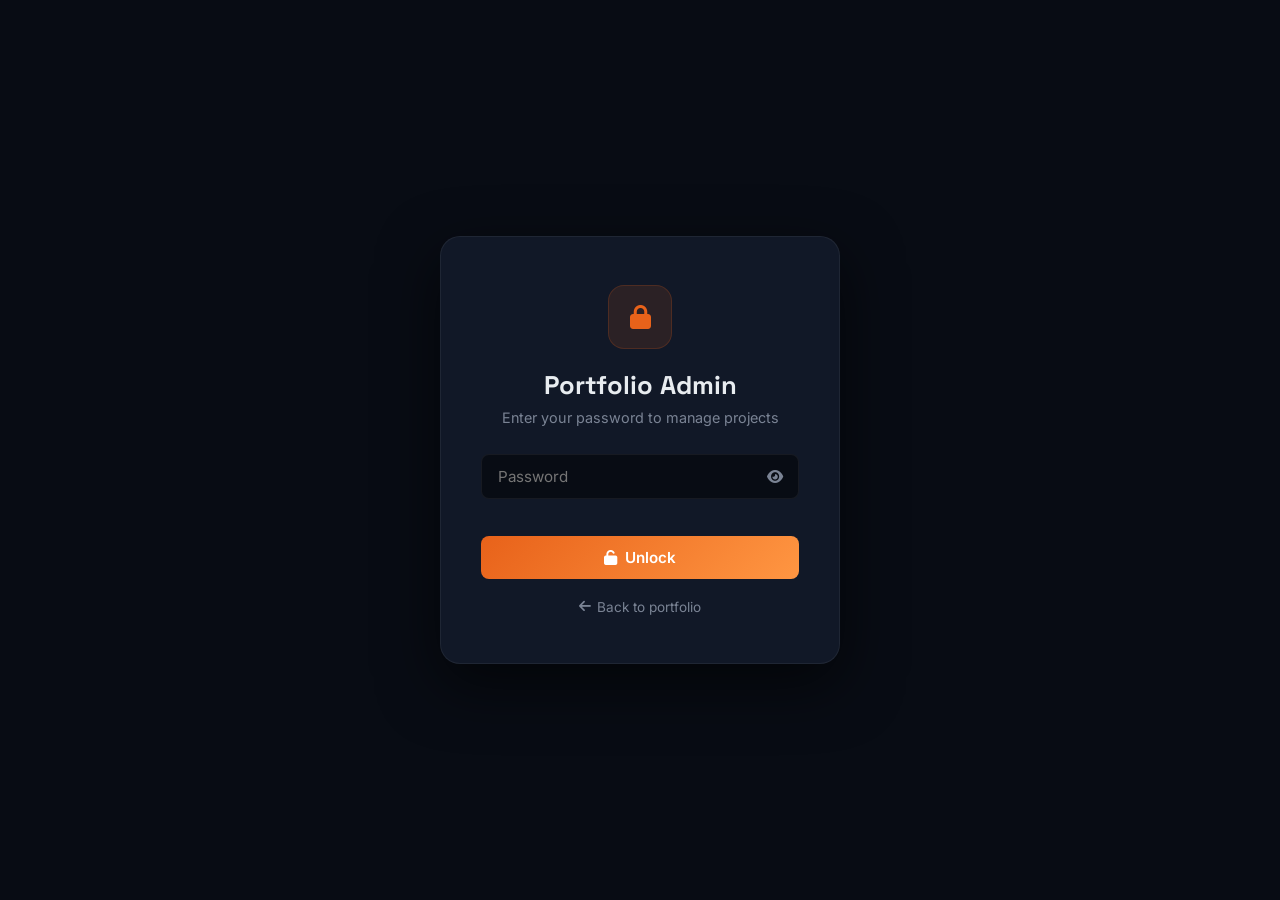
==== admin.html @ e54763c6 "first-commit" ====
<!DOCTYPE html>
<html lang="en">
<head>
  <meta charset="UTF-8" />
  <meta name="viewport" content="width=device-width, initial-scale=1.0" />
  <title>Admin – Portfolio Manager | Hasnae Ahouzi</title>
  <link rel="icon" href="data:image/svg+xml,<svg xmlns='http://www.w3.org/2000/svg' viewBox='0 0 100 100'><text y='.9em' font-size='90'>⚙️</text></svg>" />
  <link rel="preconnect" href="https://fonts.googleapis.com" />
  <link rel="preconnect" href="https://fonts.gstatic.com" crossorigin />
  <link href="https://fonts.googleapis.com/css2?family=Inter:wght@300;400;500;600;700&family=Space+Grotesk:wght@400;500;600;700&family=JetBrains+Mono:wght@400;500&display=swap" rel="stylesheet" />
  <link rel="stylesheet" href="https://cdnjs.cloudflare.com/ajax/libs/font-awesome/6.5.0/css/all.min.css" />
  <link rel="stylesheet" href="admin.css" />
</head>
<body>

  <!-- Lock Screen -->
  <div id="lock-screen">
    <div class="lock-card">
      <div class="lock-icon"><i class="fas fa-lock"></i></div>
      <h2>Portfolio Admin</h2>
      <p>Enter your password to manage projects</p>
      <form id="login-form">
        <div class="lock-input-wrap">
          <input type="password" id="lock-password" placeholder="Password" autocomplete="current-password" />
          <button type="button" id="toggle-pw" class="toggle-pw">
            <i class="fas fa-eye"></i>
          </button>
        </div>
        <div id="lock-error" class="lock-error"></div>
        <button type="submit" class="btn-login">
          <i class="fas fa-unlock"></i> Unlock
        </button>
      </form>
      <a href="index.html" class="back-link"><i class="fas fa-arrow-left"></i> Back to portfolio</a>
    </div>
  </div>

  <!-- Admin App (hidden until authenticated) -->
  <div id="admin-app" style="display:none">

    <!-- Header -->
    <header class="admin-header">
      <div class="admin-header-inner">
        <div class="admin-brand">
          <span class="brand-logo">HA<span>.</span></span>
          <span class="brand-sub">Portfolio Admin</span>
        </div>
        <div class="admin-header-actions">
          <button id="btn-export" class="btn-icon" title="Export JSON">
            <i class="fas fa-file-export"></i> Export
          </button>
          <label class="btn-icon" title="Import JSON" for="import-file">
            <i class="fas fa-file-import"></i> Import
          </label>
          <input type="file" id="import-file" accept=".json" style="display:none" />
          <a href="index.html" class="btn-icon" title="View Portfolio">
            <i class="fas fa-eye"></i> Portfolio
          </a>
          <button id="btn-logout" class="btn-icon btn-danger" title="Logout">
            <i class="fas fa-sign-out-alt"></i>
          </button>
        </div>
      </div>
    </header>

    <!-- Main -->
    <main class="admin-main">

      <!-- Stats bar -->
      <div class="admin-stats">
        <div class="a-stat">
          <span class="a-stat-n" id="stat-total">0</span>
          <span class="a-stat-l">Total Projects</span>
        </div>
        <div class="a-stat">
          <span class="a-stat-n" id="stat-featured">0</span>
          <span class="a-stat-l">Featured</span>
        </div>
        <div class="a-stat">
          <span class="a-stat-n" id="stat-completed">0</span>
          <span class="a-stat-l">Completed</span>
        </div>
        <div class="a-stat">
          <span class="a-stat-n" id="stat-categories">0</span>
          <span class="a-stat-l">Categories</span>
        </div>
      </div>

      <!-- Toolbar -->
      <div class="admin-toolbar">
        <div class="toolbar-left">
          <div class="search-wrap">
            <i class="fas fa-search"></i>
            <input type="text" id="search-input" placeholder="Search projects…" />
          </div>
          <select id="filter-category" class="admin-select">
            <option value="all">All categories</option>
            <option value="computer-vision">Computer Vision</option>
            <option value="ai-ml">AI & ML</option>
            <option value="embedded">Embedded</option>
            <option value="web">Web Dev</option>
            <option value="mobile">Mobile</option>
            <option value="robotics">Robotics</option>
            <option value="other">Other</option>
          </select>
        </div>
        <button id="btn-add" class="btn-primary-a">
          <i class="fas fa-plus"></i> Add Project
        </button>
      </div>

      <!-- Projects table -->
      <div class="admin-table-wrap">
        <table class="admin-table" id="projects-table">
          <thead>
            <tr>
              <th>Icon</th>
              <th>Title &amp; Subtitle</th>
              <th>Category</th>
              <th>Tags</th>
              <th>Date</th>
              <th>Status</th>
              <th>Featured</th>
              <th>Actions</th>
            </tr>
          </thead>
          <tbody id="table-body"></tbody>
        </table>
        <div id="table-empty" class="table-empty" style="display:none">
          <i class="fas fa-folder-open"></i>
          <p>No projects found. Add one!</p>
        </div>
      </div>

    </main>
  </div>

  <!-- ══════════ PROJECT MODAL ══════════ -->
  <div id="project-modal" class="modal-overlay" style="display:none">
    <div class="modal">
      <div class="modal-header">
        <h3 id="modal-title">Add Project</h3>
        <button class="modal-close" id="modal-close"><i class="fas fa-times"></i></button>
      </div>

      <form id="project-form" class="modal-form" novalidate>
        <input type="hidden" id="f-id" />

        <div class="modal-grid">
          <!-- Left column -->
          <div class="modal-col">
            <div class="f-group">
              <label for="f-title">Title *</label>
              <input type="text" id="f-title" placeholder="Trash Detector Robot" required />
            </div>
            <div class="f-group">
              <label for="f-subtitle">Subtitle *</label>
              <input type="text" id="f-subtitle" placeholder="Real-time Waste Detection" required />
            </div>
            <div class="f-group">
              <label for="f-description">Description *</label>
              <textarea id="f-description" rows="4" placeholder="Describe the project…" required></textarea>
            </div>
            <div class="f-group">
              <label for="f-tags">Tags <span class="f-hint">(comma-separated)</span></label>
              <input type="text" id="f-tags" placeholder="Python, OpenCV, YOLOv8" />
            </div>
          </div>

          <!-- Right column -->
          <div class="modal-col">
            <div class="f-row">
              <div class="f-group">
                <label for="f-category">Category *</label>
                <select id="f-category" required>
                  <option value="">Select…</option>
                  <option value="computer-vision">Computer Vision</option>
                  <option value="ai-ml">AI & ML</option>
                  <option value="embedded">Embedded</option>
                  <option value="web">Web Dev</option>
                  <option value="robotics">Robotics</option>
                  <option value="other">Other</option>
                </select>
              </div>
              <div class="f-group">
                <label for="f-date">Year</label>
                <input type="text" id="f-date" placeholder="2024" maxlength="4" />
              </div>
            </div>

            <div class="f-group">
              <label for="f-icon">Emoji Icon</label>
              <input type="text" id="f-icon" placeholder="🤖" maxlength="4" />
            </div>
            <div class="f-group">
              <label for="f-image">Image URL <span class="f-hint">(optional)</span></label>
              <input type="url" id="f-image" placeholder="https://…/image.jpg" />
            </div>
            <div class="f-group">
              <label for="f-github">GitHub URL</label>
              <input type="url" id="f-github" placeholder="https://github.com/…" />
            </div>
            <div class="f-group">
              <label for="f-demo">Demo URL</label>
              <input type="url" id="f-demo" placeholder="https://…" />
            </div>

            <div class="f-row">
              <div class="f-group">
                <label for="f-status">Status</label>
                <select id="f-status">
                  <option value="completed">Completed</option>
                  <option value="in-progress">In Progress</option>
                  <option value="planned">Planned</option>
                </select>
              </div>
              <div class="f-group f-check">
                <label class="checkbox-label">
                  <input type="checkbox" id="f-featured" />
                  <span class="checkmark"></span>
                  Featured
                </label>
              </div>
            </div>
          </div>
        </div>

        <div id="modal-error" class="modal-error" style="display:none"></div>

        <div class="modal-actions">
          <button type="button" class="btn-cancel" id="btn-cancel">Cancel</button>
          <button type="submit" class="btn-save" id="btn-save">
            <i class="fas fa-save"></i> Save Project
          </button>
        </div>
      </form>
    </div>
  </div>

  <!-- Confirm delete modal -->
  <div id="confirm-modal" class="modal-overlay" style="display:none">
    <div class="modal modal-sm">
      <div class="modal-header">
        <h3>Delete Project</h3>
        <button class="modal-close" id="confirm-close"><i class="fas fa-times"></i></button>
      </div>
      <div class="modal-body">
        <div class="confirm-icon"><i class="fas fa-exclamation-triangle"></i></div>
        <p>Are you sure you want to delete <strong id="confirm-name"></strong>?<br>This action cannot be undone.</p>
      </div>
      <div class="modal-actions">
        <button class="btn-cancel" id="confirm-cancel">Cancel</button>
        <button class="btn-delete" id="confirm-delete"><i class="fas fa-trash"></i> Delete</button>
      </div>
    </div>
  </div>

  <!-- Toast notification -->
  <div id="toast" class="toast" style="display:none"></div>

  <script src="admin.js"></script>
</body>
</html>
---- admin.css ----
/* ═══════════════════════════════════════════════════════
   ADMIN PANEL STYLES
═══════════════════════════════════════════════════════ */
:root {
  --primary:      #E8621A;
  --primary-light:#FF8C42;
  --bg:           #080C14;
  --bg-alt:       #0D1117;
  --bg-card:      #111827;
  --border:       rgba(232,98,26,0.18);
  --border-s:     rgba(255,255,255,0.06);
  --text:         #E8ECF0;
  --text-muted:   #7A8394;
  --gradient:     linear-gradient(135deg,#E8621A,#FF9642);
  --danger:       #F87171;
  --success:      #48C78E;
  --radius:       12px;
  --radius-sm:    8px;
  --transition:   0.25s cubic-bezier(0.4,0,0.2,1);
  --font:         'Inter', sans-serif;
  --font-display: 'Space Grotesk', sans-serif;
  --font-mono:    'JetBrains Mono', monospace;
}

*, *::before, *::after { box-sizing: border-box; margin: 0; padding: 0; }
html { font-size: 16px; }
body { font-family: var(--font); background: var(--bg); color: var(--text); min-height: 100vh; }
a { color: inherit; text-decoration: none; }
button { cursor: pointer; border: none; background: none; font-family: var(--font); }
input, textarea, select { font-family: var(--font); }

::-webkit-scrollbar { width: 6px; }
::-webkit-scrollbar-track { background: var(--bg); }
::-webkit-scrollbar-thumb { background: var(--primary); border-radius: 3px; }

/* ── Lock Screen ── */
#lock-screen {
  position: fixed; inset: 0; z-index: 9999;
  background: var(--bg);
  display: flex; align-items: center; justify-content: center;
}

.lock-card {
  background: var(--bg-card);
  border: 1px solid var(--border-s);
  border-radius: 20px;
  padding: 48px 40px;
  width: 100%; max-width: 400px;
  text-align: center;
  box-shadow: 0 20px 60px rgba(0,0,0,0.6);
}

.lock-icon {
  width: 64px; height: 64px;
  background: rgba(232,98,26,0.12);
  border: 1px solid var(--border);
  border-radius: 16px;
  display: flex; align-items: center; justify-content: center;
  font-size: 1.5rem;
  color: var(--primary);
  margin: 0 auto 20px;
}

.lock-card h2 {
  font-family: var(--font-display);
  font-size: 1.6rem; font-weight: 700;
  margin-bottom: 8px;
}
.lock-card p { color: var(--text-muted); font-size: 0.9rem; margin-bottom: 28px; }

.lock-input-wrap {
  position: relative;
  margin-bottom: 10px;
}
.lock-input-wrap input {
  width: 100%;
  background: var(--bg);
  border: 1.5px solid var(--border-s);
  border-radius: var(--radius-sm);
  padding: 12px 48px 12px 16px;
  color: var(--text);
  font-size: 0.95rem;
  outline: none;
  transition: border-color var(--transition), box-shadow var(--transition);
}
.lock-input-wrap input:focus {
  border-color: var(--primary);
  box-shadow: 0 0 0 3px rgba(232,98,26,0.12);
}
.toggle-pw {
  position: absolute; right: 12px; top: 50%; transform: translateY(-50%);
  color: var(--text-muted); font-size: 0.9rem;
  padding: 4px;
  transition: color var(--transition);
}
.toggle-pw:hover { color: var(--text); }

.lock-error { font-size: 0.8rem; color: var(--danger); min-height: 1.2rem; margin-bottom: 8px; }

.btn-login {
  width: 100%;
  padding: 12px;
  border-radius: var(--radius-sm);
  background: var(--gradient);
  color: #fff;
  font-size: 0.95rem;
  font-weight: 600;
  display: flex; align-items: center; justify-content: center; gap: 8px;
  transition: opacity var(--transition), transform var(--transition);
  margin-bottom: 20px;
}
.btn-login:hover { opacity: 0.85; transform: translateY(-1px); }

.back-link {
  font-size: 0.85rem;
  color: var(--text-muted);
  display: flex; align-items: center; justify-content: center; gap: 6px;
  transition: color var(--transition);
}
.back-link:hover { color: var(--primary); }

/* ── Admin Header ── */
.admin-header {
  background: rgba(8,12,20,0.95);
  border-bottom: 1px solid var(--border-s);
  backdrop-filter: blur(16px);
  position: sticky; top: 0; z-index: 100;
}
.admin-header-inner {
  max-width: 1400px;
  margin: 0 auto;
  padding: 0 24px;
  height: 64px;
  display: flex; align-items: center; justify-content: space-between;
}

.admin-brand { display: flex; align-items: center; gap: 12px; }
.brand-logo {
  font-family: var(--font-display);
  font-size: 1.4rem; font-weight: 700;
}
.brand-logo span { color: var(--primary); }
.brand-sub {
  font-size: 0.75rem;
  color: var(--text-muted);
  text-transform: uppercase;
  letter-spacing: 1.5px;
  border-left: 1px solid var(--border-s);
  padding-left: 12px;
}

.admin-header-actions { display: flex; align-items: center; gap: 8px; }

.btn-icon {
  display: flex; align-items: center; gap: 6px;
  padding: 8px 14px;
  border-radius: var(--radius-sm);
  border: 1px solid var(--border-s);
  font-size: 0.82rem; font-weight: 500;
  color: var(--text-muted);
  background: transparent;
  transition: all var(--transition);
  cursor: pointer;
}
.btn-icon:hover { border-color: var(--border); color: var(--text); background: rgba(255,255,255,0.04); }
.btn-icon.btn-danger:hover { border-color: var(--danger); color: var(--danger); background: rgba(248,113,113,0.06); }

/* ── Admin Main ── */
.admin-main {
  max-width: 1400px;
  margin: 0 auto;
  padding: 32px 24px 64px;
}

/* Stats */
.admin-stats {
  display: grid; grid-template-columns: repeat(4,1fr);
  gap: 16px; margin-bottom: 28px;
}
.a-stat {
  background: var(--bg-card);
  border: 1px solid var(--border-s);
  border-radius: var(--radius);
  padding: 20px 24px;
  text-align: center;
}
.a-stat-n {
  display: block;
  font-family: var(--font-display);
  font-size: 2rem; font-weight: 700;
  color: var(--primary);
  margin-bottom: 4px;
}
.a-stat-l { font-size: 0.78rem; color: var(--text-muted); text-transform: uppercase; letter-spacing: 1px; }

/* Toolbar */
.admin-toolbar {
  display: flex; align-items: center; justify-content: space-between;
  gap: 16px; flex-wrap: wrap;
  margin-bottom: 20px;
}
.toolbar-left { display: flex; align-items: center; gap: 12px; flex-wrap: wrap; }

.search-wrap {
  position: relative;
  display: flex; align-items: center;
}
.search-wrap i {
  position: absolute; left: 12px;
  color: var(--text-muted); font-size: 0.85rem;
}
.search-wrap input {
  background: var(--bg-card);
  border: 1px solid var(--border-s);
  border-radius: var(--radius-sm);
  padding: 10px 16px 10px 36px;
  color: var(--text); font-size: 0.88rem;
  width: 260px; outline: none;
  transition: border-color var(--transition);
}
.search-wrap input:focus { border-color: var(--primary); }

.admin-select {
  background: var(--bg-card);
  border: 1px solid var(--border-s);
  border-radius: var(--radius-sm);
  padding: 10px 16px;
  color: var(--text); font-size: 0.88rem;
  outline: none; cursor: pointer;
  transition: border-color var(--transition);
}
.admin-select:focus { border-color: var(--primary); }

.btn-primary-a {
  display: flex; align-items: center; gap: 8px;
  padding: 10px 20px;
  border-radius: var(--radius-sm);
  background: var(--gradient);
  color: #fff; font-size: 0.88rem; font-weight: 600;
  transition: opacity var(--transition), transform var(--transition);
  box-shadow: 0 4px 16px rgba(232,98,26,0.3);
}
.btn-primary-a:hover { opacity: 0.85; transform: translateY(-1px); }

/* Table */
.admin-table-wrap {
  background: var(--bg-card);
  border: 1px solid var(--border-s);
  border-radius: var(--radius);
  overflow: hidden;
}
.admin-table {
  width: 100%; border-collapse: collapse;
}
.admin-table thead { background: rgba(255,255,255,0.03); }
.admin-table th {
  padding: 14px 16px;
  text-align: left;
  font-size: 0.75rem;
  font-weight: 700;
  text-transform: uppercase;
  letter-spacing: 1px;
  color: var(--text-muted);
  border-bottom: 1px solid var(--border-s);
  white-space: nowrap;
}
.admin-table td {
  padding: 14px 16px;
  border-bottom: 1px solid var(--border-s);
  font-size: 0.85rem;
  vertical-align: middle;
}
.admin-table tbody tr:last-child td { border-bottom: none; }
.admin-table tbody tr { transition: background var(--transition); }
.admin-table tbody tr:hover { background: rgba(255,255,255,0.02); }

.row-icon { font-size: 1.5rem; text-align: center; }
.row-title { font-weight: 600; margin-bottom: 2px; }
.row-subtitle { font-size: 0.75rem; color: var(--text-muted); }

.cat-badge {
  display: inline-block;
  font-size: 0.7rem; font-weight: 700;
  letter-spacing: 0.5px;
  padding: 2px 8px;
  border-radius: 100px;
  text-transform: uppercase;
  white-space: nowrap;
}
.cat-badge.computer-vision { background: rgba(74,144,217,0.15); color: #74A9D9; border: 1px solid rgba(74,144,217,0.3); }
.cat-badge.ai-ml           { background: rgba(167,114,255,0.15); color: #B080FF; border: 1px solid rgba(167,114,255,0.3); }
.cat-badge.embedded        { background: rgba(76,205,196,0.15); color: #4ECDC4; border: 1px solid rgba(76,205,196,0.3); }
.cat-badge.web             { background: rgba(232,98,26,0.12);  color: var(--primary-light); border: 1px solid var(--border); }
.cat-badge.robotics        { background: rgba(72,199,142,0.12); color: #48C78E; border: 1px solid rgba(72,199,142,0.3); }
.cat-badge.other           { background: rgba(255,255,255,0.06); color: var(--text-muted); border: 1px solid var(--border-s); }

.row-tags { display: flex; flex-wrap: wrap; gap: 4px; max-width: 200px; }
.row-tags span {
  padding: 1px 6px;
  background: rgba(255,255,255,0.04);
  border: 1px solid var(--border-s);
  border-radius: 4px;
  font-size: 0.68rem;
  font-family: var(--font-mono);
  color: var(--text-muted);
}

.status-pill {
  display: inline-block;
  font-size: 0.72rem; font-weight: 600;
  padding: 2px 10px;
  border-radius: 100px;
  text-transform: capitalize;
  white-space: nowrap;
}
.status-pill.completed  { background: rgba(72,199,142,0.12); color: #48C78E; border: 1px solid rgba(72,199,142,0.25); }
.status-pill.in-progress{ background: rgba(255,193,7,0.12);  color: #FFC107; border: 1px solid rgba(255,193,7,0.25); }
.status-pill.planned    { background: rgba(74,144,217,0.12); color: #74A9D9; border: 1px solid rgba(74,144,217,0.25); }

.featured-star { color: var(--primary); font-size: 1rem; text-align: center; }

.row-actions { display: flex; gap: 6px; white-space: nowrap; }
.btn-edit, .btn-del {
  display: flex; align-items: center; gap: 4px;
  padding: 6px 12px;
  border-radius: 6px;
  font-size: 0.78rem; font-weight: 500;
  transition: all var(--transition);
}
.btn-edit {
  border: 1px solid var(--border-s);
  color: var(--text-muted);
}
.btn-edit:hover { border-color: var(--primary); color: var(--primary); background: rgba(232,98,26,0.06); }
.btn-del {
  border: 1px solid var(--border-s);
  color: var(--text-muted);
}
.btn-del:hover { border-color: var(--danger); color: var(--danger); background: rgba(248,113,113,0.06); }

.table-empty {
  text-align: center;
  padding: 64px 24px;
  color: var(--text-muted);
}
.table-empty i { font-size: 2.5rem; margin-bottom: 12px; display: block; opacity: 0.4; }
.table-empty p { font-size: 0.9rem; }

/* ── Modal ── */
.modal-overlay {
  position: fixed; inset: 0; z-index: 500;
  background: rgba(0,0,0,0.75);
  backdrop-filter: blur(6px);
  display: flex; align-items: center; justify-content: center;
  padding: 24px;
  animation: fade-in 0.2s ease;
}
@keyframes fade-in { from { opacity: 0 } to { opacity: 1 } }

.modal {
  background: var(--bg-card);
  border: 1px solid var(--border-s);
  border-radius: 20px;
  width: 100%; max-width: 820px;
  max-height: 90vh;
  overflow-y: auto;
  animation: slide-up 0.25s ease;
  box-shadow: 0 24px 64px rgba(0,0,0,0.7);
}
.modal-sm { max-width: 440px; }
@keyframes slide-up { from { transform: translateY(24px); opacity: 0 } to { transform: translateY(0); opacity: 1 } }

.modal-header {
  display: flex; align-items: center; justify-content: space-between;
  padding: 24px 28px;
  border-bottom: 1px solid var(--border-s);
}
.modal-header h3 { font-family: var(--font-display); font-size: 1.2rem; font-weight: 700; }
.modal-close {
  width: 32px; height: 32px;
  border-radius: 8px;
  border: 1px solid var(--border-s);
  color: var(--text-muted); font-size: 0.85rem;
  display: flex; align-items: center; justify-content: center;
  transition: all var(--transition);
}
.modal-close:hover { border-color: var(--danger); color: var(--danger); background: rgba(248,113,113,0.06); }

.modal-form { padding: 28px; }
.modal-body { padding: 28px; text-align: center; }

.modal-grid { display: grid; grid-template-columns: 1fr 1fr; gap: 24px; margin-bottom: 20px; }
.modal-col { display: flex; flex-direction: column; gap: 16px; }

.f-group { display: flex; flex-direction: column; gap: 6px; }
.f-group label { font-size: 0.82rem; font-weight: 600; color: var(--text-muted); }
.f-hint { font-weight: 400; color: var(--text-muted); font-size: 0.75rem; }
.f-group input,
.f-group textarea,
.f-group select {
  background: var(--bg);
  border: 1.5px solid var(--border-s);
  border-radius: var(--radius-sm);
  padding: 10px 14px;
  color: var(--text); font-size: 0.88rem;
  outline: none;
  transition: border-color var(--transition), box-shadow var(--transition);
  resize: vertical;
}
.f-group input:focus,
.f-group textarea:focus,
.f-group select:focus {
  border-color: var(--primary);
  box-shadow: 0 0 0 3px rgba(232,98,26,0.1);
}
.f-group input.f-error,
.f-group textarea.f-error { border-color: var(--danger); }

.f-row { display: grid; grid-template-columns: 1fr 1fr; gap: 12px; }
.f-check { justify-content: flex-end; }

.checkbox-label {
  display: flex; align-items: center; gap: 10px;
  cursor: pointer; font-size: 0.88rem; font-weight: 500;
  padding: 10px 14px;
  border: 1.5px solid var(--border-s);
  border-radius: var(--radius-sm);
  transition: border-color var(--transition);
  user-select: none;
}
.checkbox-label:hover { border-color: var(--primary); }
.checkbox-label input { display: none; }
.checkmark {
  width: 18px; height: 18px;
  border-radius: 4px;
  border: 1.5px solid var(--border-s);
  background: var(--bg);
  flex-shrink: 0;
  position: relative;
  transition: all var(--transition);
}
.checkbox-label input:checked ~ .checkmark {
  background: var(--primary);
  border-color: var(--primary);
}
.checkbox-label input:checked ~ .checkmark::after {
  content: '';
  position: absolute;
  left: 4px; top: 1px;
  width: 6px; height: 10px;
  border: 2px solid #fff;
  border-top: none; border-left: none;
  transform: rotate(45deg);
}

.modal-error {
  background: rgba(248,113,113,0.1);
  border: 1px solid rgba(248,113,113,0.25);
  border-radius: var(--radius-sm);
  color: var(--danger);
  font-size: 0.82rem;
  padding: 10px 14px;
  margin-bottom: 16px;
  display: flex; align-items: center; gap: 8px;
}

.modal-actions {
  display: flex; justify-content: flex-end; gap: 10px;
  padding-top: 4px;
}
.btn-cancel {
  padding: 10px 20px;
  border-radius: var(--radius-sm);
  border: 1px solid var(--border-s);
  color: var(--text-muted); font-size: 0.88rem; font-weight: 500;
  transition: all var(--transition);
}
.btn-cancel:hover { border-color: var(--border); color: var(--text); }

.btn-save {
  display: flex; align-items: center; gap: 8px;
  padding: 10px 24px;
  border-radius: var(--radius-sm);
  background: var(--gradient);
  color: #fff; font-size: 0.88rem; font-weight: 600;
  transition: opacity var(--transition);
}
.btn-save:hover { opacity: 0.85; }

.btn-delete {
  display: flex; align-items: center; gap: 8px;
  padding: 10px 20px;
  border-radius: var(--radius-sm);
  background: var(--danger);
  color: #fff; font-size: 0.88rem; font-weight: 600;
  transition: opacity var(--transition);
}
.btn-delete:hover { opacity: 0.85; }

/* Confirm modal */
.confirm-icon { font-size: 2.5rem; color: var(--danger); margin-bottom: 16px; opacity: 0.8; }
.modal-body p { color: var(--text-muted); font-size: 0.9rem; line-height: 1.6; }
.modal-body strong { color: var(--text); }
.modal-body .modal-actions { justify-content: center; padding-top: 20px; }

/* ── Toast ── */
.toast {
  position: fixed; bottom: 24px; left: 50%; transform: translateX(-50%);
  z-index: 9999;
  background: var(--bg-card);
  border: 1px solid var(--border-s);
  border-radius: 100px;
  padding: 12px 24px;
  font-size: 0.88rem; font-weight: 500;
  box-shadow: 0 8px 32px rgba(0,0,0,0.5);
  display: flex; align-items: center; gap: 8px;
  animation: toast-in 0.3s ease;
  white-space: nowrap;
}
.toast.success { border-color: rgba(72,199,142,0.3); color: #48C78E; }
.toast.error   { border-color: rgba(248,113,113,0.3); color: var(--danger); }
@keyframes toast-in { from { transform: translateX(-50%) translateY(16px); opacity:0 } to { transform: translateX(-50%) translateY(0); opacity:1 } }

/* ── Responsive ── */
@media (max-width: 768px) {
  .admin-stats { grid-template-columns: repeat(2,1fr); }
  .admin-toolbar { flex-direction: column; align-items: stretch; }
  .toolbar-left { flex-direction: column; }
  .search-wrap input { width: 100%; }
  .modal-grid { grid-template-columns: 1fr; }
  .admin-table th:nth-child(4),
  .admin-table td:nth-child(4) { display: none; }
  .admin-header-actions .btn-icon span { display: none; }
}

@media (max-width: 480px) {
  .admin-stats { grid-template-columns: repeat(2,1fr); }
  .modal { border-radius: 16px 16px 0 0; margin-bottom: 0; margin-top: auto; max-height: 95vh; }
  .modal-overlay { align-items: flex-end; padding: 0; }
}
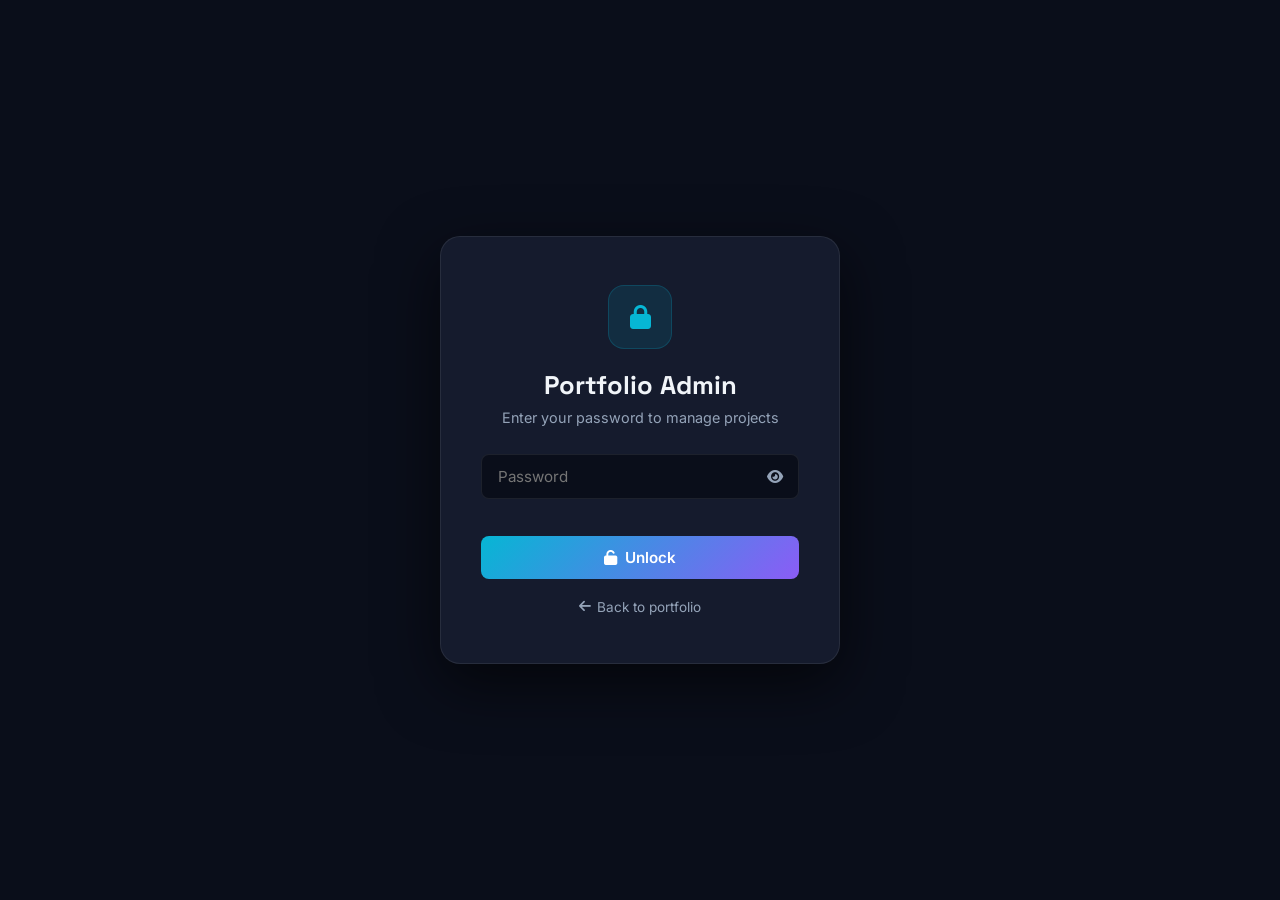
==== commit 0a399001: "Portfolio_version2" ====
--- a/admin.html
+++ b/admin.html
@@ -3,7 +3,7 @@
 <head>
   <meta charset="UTF-8" />
   <meta name="viewport" content="width=device-width, initial-scale=1.0" />
-  <title>Admin – Portfolio Manager | Hasnae Ahouzi</title>
+  <title>Admin – Portfolio Manager | Hasnae AHOUZI</title>
   <link rel="icon" href="data:image/svg+xml,<svg xmlns='http://www.w3.org/2000/svg' viewBox='0 0 100 100'><text y='.9em' font-size='90'>⚙️</text></svg>" />
   <link rel="preconnect" href="https://fonts.googleapis.com" />
   <link rel="preconnect" href="https://fonts.gstatic.com" crossorigin />
--- a/admin.css
+++ b/admin.css
@@ -1,43 +1,85 @@
 /* ═══════════════════════════════════════════════════════
-   ADMIN PANEL STYLES
+ADMIN PANEL STYLES (Cyan/Purple Theme)
 ═══════════════════════════════════════════════════════ */
 :root {
-  --primary:      #E8621A;
-  --primary-light:#FF8C42;
-  --bg:           #080C14;
-  --bg-alt:       #0D1117;
-  --bg-card:      #111827;
-  --border:       rgba(232,98,26,0.18);
-  --border-s:     rgba(255,255,255,0.06);
-  --text:         #E8ECF0;
-  --text-muted:   #7A8394;
-  --gradient:     linear-gradient(135deg,#E8621A,#FF9642);
-  --danger:       #F87171;
-  --success:      #48C78E;
-  --radius:       12px;
-  --radius-sm:    8px;
-  --transition:   0.25s cubic-bezier(0.4,0,0.2,1);
-  --font:         'Inter', sans-serif;
+  --primary: #06b6d4;
+  --primary-light: #22d3ee;
+  --bg: #0a0e1a;
+  --bg-alt: #0f1420;
+  --bg-card: #151b2d;
+  --border: rgba(6, 182, 212, 0.2);
+  --border-s: rgba(255, 255, 255, 0.08);
+  --text: #f1f5f9;
+  --text-muted: #94a3b8;
+  --gradient: linear-gradient(135deg, #06b6d4 0%, #8b5cf6 100%);
+  --danger: #ef4444;
+  --success: #22c55e;
+  --radius: 12px;
+  --radius-sm: 8px;
+  --transition: 0.25s cubic-bezier(0.4, 0, 0.2, 1);
+  --font: 'Inter', sans-serif;
   --font-display: 'Space Grotesk', sans-serif;
-  --font-mono:    'JetBrains Mono', monospace;
-}
-
-*, *::before, *::after { box-sizing: border-box; margin: 0; padding: 0; }
-html { font-size: 16px; }
-body { font-family: var(--font); background: var(--bg); color: var(--text); min-height: 100vh; }
-a { color: inherit; text-decoration: none; }
-button { cursor: pointer; border: none; background: none; font-family: var(--font); }
-input, textarea, select { font-family: var(--font); }
-
-::-webkit-scrollbar { width: 6px; }
-::-webkit-scrollbar-track { background: var(--bg); }
-::-webkit-scrollbar-thumb { background: var(--primary); border-radius: 3px; }
-
-/* ── Lock Screen ── */
+  --font-mono: 'JetBrains Mono', monospace;
+}
+
+*,
+*::before,
+*::after {
+  box-sizing: border-box;
+  margin: 0;
+  padding: 0;
+}
+
+html {
+  font-size: 16px;
+}
+
+body {
+  font-family: var(--font);
+  background: var(--bg);
+  color: var(--text);
+  min-height: 100vh;
+}
+
+a {
+  color: inherit;
+  text-decoration: none;
+}
+
+button {
+  cursor: pointer;
+  border: none;
+  background: none;
+  font-family: var(--font);
+}
+
+input,
+textarea,
+select {
+  font-family: var(--font);
+}
+
+::-webkit-scrollbar {
+  width: 6px;
+}
+
+::-webkit-scrollbar-track {
+  background: var(--bg);
+}
+
+::-webkit-scrollbar-thumb {
+  background: var(--primary);
+  border-radius: 3px;
+}
+
 #lock-screen {
-  position: fixed; inset: 0; z-index: 9999;
+  position: fixed;
+  inset: 0;
+  z-index: 9999;
   background: var(--bg);
-  display: flex; align-items: center; justify-content: center;
+  display: flex;
+  align-items: center;
+  justify-content: center;
 }
 
 .lock-card {
@@ -45,17 +87,21 @@
   border: 1px solid var(--border-s);
   border-radius: 20px;
   padding: 48px 40px;
-  width: 100%; max-width: 400px;
+  width: 100%;
+  max-width: 400px;
   text-align: center;
-  box-shadow: 0 20px 60px rgba(0,0,0,0.6);
+  box-shadow: 0 20px 60px rgba(0, 0, 0, 0.6);
 }
 
 .lock-icon {
-  width: 64px; height: 64px;
-  background: rgba(232,98,26,0.12);
+  width: 64px;
+  height: 64px;
+  background: rgba(6, 182, 212, 0.12);
   border: 1px solid var(--border);
   border-radius: 16px;
-  display: flex; align-items: center; justify-content: center;
+  display: flex;
+  align-items: center;
+  justify-content: center;
   font-size: 1.5rem;
   color: var(--primary);
   margin: 0 auto 20px;
@@ -63,15 +109,22 @@
 
 .lock-card h2 {
   font-family: var(--font-display);
-  font-size: 1.6rem; font-weight: 700;
+  font-size: 1.6rem;
+  font-weight: 700;
   margin-bottom: 8px;
 }
-.lock-card p { color: var(--text-muted); font-size: 0.9rem; margin-bottom: 28px; }
+
+.lock-card p {
+  color: var(--text-muted);
+  font-size: 0.9rem;
+  margin-bottom: 28px;
+}
 
 .lock-input-wrap {
   position: relative;
   margin-bottom: 10px;
 }
+
 .lock-input-wrap input {
   width: 100%;
   background: var(--bg);
@@ -83,19 +136,33 @@
   outline: none;
   transition: border-color var(--transition), box-shadow var(--transition);
 }
+
 .lock-input-wrap input:focus {
   border-color: var(--primary);
-  box-shadow: 0 0 0 3px rgba(232,98,26,0.12);
-}
+  box-shadow: 0 0 0 3px rgba(6, 182, 212, 0.12);
+}
+
 .toggle-pw {
-  position: absolute; right: 12px; top: 50%; transform: translateY(-50%);
-  color: var(--text-muted); font-size: 0.9rem;
+  position: absolute;
+  right: 12px;
+  top: 50%;
+  transform: translateY(-50%);
+  color: var(--text-muted);
+  font-size: 0.9rem;
   padding: 4px;
   transition: color var(--transition);
 }
-.toggle-pw:hover { color: var(--text); }
-
-.lock-error { font-size: 0.8rem; color: var(--danger); min-height: 1.2rem; margin-bottom: 8px; }
+
+.toggle-pw:hover {
+  color: var(--text);
+}
+
+.lock-error {
+  font-size: 0.8rem;
+  color: var(--danger);
+  min-height: 1.2rem;
+  margin-bottom: 8px;
+}
 
 .btn-login {
   width: 100%;
@@ -105,41 +172,70 @@
   color: #fff;
   font-size: 0.95rem;
   font-weight: 600;
-  display: flex; align-items: center; justify-content: center; gap: 8px;
+  display: flex;
+  align-items: center;
+  justify-content: center;
+  gap: 8px;
   transition: opacity var(--transition), transform var(--transition);
   margin-bottom: 20px;
 }
-.btn-login:hover { opacity: 0.85; transform: translateY(-1px); }
+
+.btn-login:hover {
+  opacity: 0.85;
+  transform: translateY(-1px);
+}
 
 .back-link {
   font-size: 0.85rem;
   color: var(--text-muted);
-  display: flex; align-items: center; justify-content: center; gap: 6px;
+  display: flex;
+  align-items: center;
+  justify-content: center;
+  gap: 6px;
   transition: color var(--transition);
 }
-.back-link:hover { color: var(--primary); }
-
-/* ── Admin Header ── */
+
+.back-link:hover {
+  color: var(--primary);
+}
+
 .admin-header {
-  background: rgba(8,12,20,0.95);
+  background: rgba(10, 14, 26, 0.95);
   border-bottom: 1px solid var(--border-s);
   backdrop-filter: blur(16px);
-  position: sticky; top: 0; z-index: 100;
-}
+  position: sticky;
+  top: 0;
+  z-index: 100;
+}
+
 .admin-header-inner {
   max-width: 1400px;
   margin: 0 auto;
   padding: 0 24px;
   height: 64px;
-  display: flex; align-items: center; justify-content: space-between;
-}
-
-.admin-brand { display: flex; align-items: center; gap: 12px; }
+  display: flex;
+  align-items: center;
+  justify-content: space-between;
+}
+
+.admin-brand {
+  display: flex;
+  align-items: center;
+  gap: 12px;
+}
+
 .brand-logo {
   font-family: var(--font-display);
-  font-size: 1.4rem; font-weight: 700;
-}
-.brand-logo span { color: var(--primary); }
+  font-size: 1.4rem;
+  font-weight: 700;
+}
+
+.brand-logo span {
+  background: var(--gradient);
+  -webkit-background-clip: text;
+  -webkit-text-fill-color: transparent;
+}
+
 .brand-sub {
   font-size: 0.75rem;
   color: var(--text-muted);
@@ -149,34 +245,52 @@
   padding-left: 12px;
 }
 
-.admin-header-actions { display: flex; align-items: center; gap: 8px; }
+.admin-header-actions {
+  display: flex;
+  align-items: center;
+  gap: 8px;
+}
 
 .btn-icon {
-  display: flex; align-items: center; gap: 6px;
+  display: flex;
+  align-items: center;
+  gap: 6px;
   padding: 8px 14px;
   border-radius: var(--radius-sm);
   border: 1px solid var(--border-s);
-  font-size: 0.82rem; font-weight: 500;
+  font-size: 0.82rem;
+  font-weight: 500;
   color: var(--text-muted);
   background: transparent;
   transition: all var(--transition);
   cursor: pointer;
 }
-.btn-icon:hover { border-color: var(--border); color: var(--text); background: rgba(255,255,255,0.04); }
-.btn-icon.btn-danger:hover { border-color: var(--danger); color: var(--danger); background: rgba(248,113,113,0.06); }
-
-/* ── Admin Main ── */
+
+.btn-icon:hover {
+  border-color: var(--border);
+  color: var(--text);
+  background: rgba(255, 255, 255, 0.04);
+}
+
+.btn-icon.btn-danger:hover {
+  border-color: var(--danger);
+  color: var(--danger);
+  background: rgba(239, 68, 68, 0.06);
+}
+
 .admin-main {
   max-width: 1400px;
   margin: 0 auto;
   padding: 32px 24px 64px;
 }
 
-/* Stats */
 .admin-stats {
-  display: grid; grid-template-columns: repeat(4,1fr);
-  gap: 16px; margin-bottom: 28px;
-}
+  display: grid;
+  grid-template-columns: repeat(4, 1fr);
+  gap: 16px;
+  margin-bottom: 28px;
+}
+
 .a-stat {
   background: var(--bg-card);
   border: 1px solid var(--border-s);
@@ -184,75 +298,121 @@
   padding: 20px 24px;
   text-align: center;
 }
+
 .a-stat-n {
   display: block;
   font-family: var(--font-display);
-  font-size: 2rem; font-weight: 700;
-  color: var(--primary);
+  font-size: 2rem;
+  font-weight: 700;
+  background: var(--gradient);
+  -webkit-background-clip: text;
+  -webkit-text-fill-color: transparent;
   margin-bottom: 4px;
 }
-.a-stat-l { font-size: 0.78rem; color: var(--text-muted); text-transform: uppercase; letter-spacing: 1px; }
-
-/* Toolbar */
+
+.a-stat-l {
+  font-size: 0.78rem;
+  color: var(--text-muted);
+  text-transform: uppercase;
+  letter-spacing: 1px;
+}
+
 .admin-toolbar {
-  display: flex; align-items: center; justify-content: space-between;
-  gap: 16px; flex-wrap: wrap;
+  display: flex;
+  align-items: center;
+  justify-content: space-between;
+  gap: 16px;
+  flex-wrap: wrap;
   margin-bottom: 20px;
 }
-.toolbar-left { display: flex; align-items: center; gap: 12px; flex-wrap: wrap; }
+
+.toolbar-left {
+  display: flex;
+  align-items: center;
+  gap: 12px;
+  flex-wrap: wrap;
+}
 
 .search-wrap {
   position: relative;
-  display: flex; align-items: center;
-}
+  display: flex;
+  align-items: center;
+}
+
 .search-wrap i {
-  position: absolute; left: 12px;
-  color: var(--text-muted); font-size: 0.85rem;
-}
+  position: absolute;
+  left: 12px;
+  color: var(--text-muted);
+  font-size: 0.85rem;
+}
+
 .search-wrap input {
   background: var(--bg-card);
   border: 1px solid var(--border-s);
   border-radius: var(--radius-sm);
   padding: 10px 16px 10px 36px;
-  color: var(--text); font-size: 0.88rem;
-  width: 260px; outline: none;
+  color: var(--text);
+  font-size: 0.88rem;
+  width: 260px;
+  outline: none;
   transition: border-color var(--transition);
 }
-.search-wrap input:focus { border-color: var(--primary); }
+
+.search-wrap input:focus {
+  border-color: var(--primary);
+}
 
 .admin-select {
   background: var(--bg-card);
   border: 1px solid var(--border-s);
   border-radius: var(--radius-sm);
   padding: 10px 16px;
-  color: var(--text); font-size: 0.88rem;
-  outline: none; cursor: pointer;
+  color: var(--text);
+  font-size: 0.88rem;
+  outline: none;
+  cursor: pointer;
   transition: border-color var(--transition);
 }
-.admin-select:focus { border-color: var(--primary); }
+
+.admin-select:focus {
+  border-color: var(--primary);
+}
 
 .btn-primary-a {
-  display: flex; align-items: center; gap: 8px;
+  display: flex;
+  align-items: center;
+  gap: 8px;
   padding: 10px 20px;
   border-radius: var(--radius-sm);
   background: var(--gradient);
-  color: #fff; font-size: 0.88rem; font-weight: 600;
+  color: #fff;
+  font-size: 0.88rem;
+  font-weight: 600;
   transition: opacity var(--transition), transform var(--transition);
-  box-shadow: 0 4px 16px rgba(232,98,26,0.3);
-}
-.btn-primary-a:hover { opacity: 0.85; transform: translateY(-1px); }
-
-/* Table */
+  box-shadow: 0 4px 16px rgba(6, 182, 212, 0.3);
+}
+
+.btn-primary-a:hover {
+  opacity: 0.85;
+  transform: translateY(-1px);
+}
+
 .admin-table-wrap {
   background: var(--bg-card);
   border: 1px solid var(--border-s);
   border-radius: var(--radius);
   overflow: hidden;
 }
+
 .admin-table {
-  width: 100%; border-collapse: collapse;
-}
-.admin-table thead { background: rgba(255,255,255,0.03); }
+  width: 100%;
+  border-collapse: collapse;
+}
+
+.admin-table thead {
+  background: rgba(255, 255, 255, 0.03);
+}
+
 .admin-table th {
   padding: 14px 16px;
   text-align: left;
@@ -264,40 +424,98 @@
   border-bottom: 1px solid var(--border-s);
   white-space: nowrap;
 }
+
 .admin-table td {
   padding: 14px 16px;
   border-bottom: 1px solid var(--border-s);
   font-size: 0.85rem;
   vertical-align: middle;
 }
-.admin-table tbody tr:last-child td { border-bottom: none; }
-.admin-table tbody tr { transition: background var(--transition); }
-.admin-table tbody tr:hover { background: rgba(255,255,255,0.02); }
-
-.row-icon { font-size: 1.5rem; text-align: center; }
-.row-title { font-weight: 600; margin-bottom: 2px; }
-.row-subtitle { font-size: 0.75rem; color: var(--text-muted); }
+
+.admin-table tbody tr:last-child td {
+  border-bottom: none;
+}
+
+.admin-table tbody tr {
+  transition: background var(--transition);
+}
+
+.admin-table tbody tr:hover {
+  background: rgba(255, 255, 255, 0.02);
+}
+
+.row-icon {
+  font-size: 1.5rem;
+  text-align: center;
+}
+
+.row-title {
+  font-weight: 600;
+  margin-bottom: 2px;
+}
+
+.row-subtitle {
+  font-size: 0.75rem;
+  color: var(--text-muted);
+}
 
 .cat-badge {
   display: inline-block;
-  font-size: 0.7rem; font-weight: 700;
+  font-size: 0.7rem;
+  font-weight: 700;
   letter-spacing: 0.5px;
   padding: 2px 8px;
   border-radius: 100px;
   text-transform: uppercase;
   white-space: nowrap;
 }
-.cat-badge.computer-vision { background: rgba(74,144,217,0.15); color: #74A9D9; border: 1px solid rgba(74,144,217,0.3); }
-.cat-badge.ai-ml           { background: rgba(167,114,255,0.15); color: #B080FF; border: 1px solid rgba(167,114,255,0.3); }
-.cat-badge.embedded        { background: rgba(76,205,196,0.15); color: #4ECDC4; border: 1px solid rgba(76,205,196,0.3); }
-.cat-badge.web             { background: rgba(232,98,26,0.12);  color: var(--primary-light); border: 1px solid var(--border); }
-.cat-badge.robotics        { background: rgba(72,199,142,0.12); color: #48C78E; border: 1px solid rgba(72,199,142,0.3); }
-.cat-badge.other           { background: rgba(255,255,255,0.06); color: var(--text-muted); border: 1px solid var(--border-s); }
-
-.row-tags { display: flex; flex-wrap: wrap; gap: 4px; max-width: 200px; }
+
+.cat-badge.computer-vision {
+  background: rgba(6, 182, 212, 0.15);
+  color: var(--primary-light);
+  border: 1px solid var(--border);
+}
+
+.cat-badge.ai-ml {
+  background: rgba(139, 92, 246, 0.15);
+  color: #a78bfa;
+  border: 1px solid rgba(139, 92, 246, 0.3);
+}
+
+.cat-badge.embedded {
+  background: rgba(34, 211, 238, 0.15);
+  color: #22d3ee;
+  border: 1px solid var(--border);
+}
+
+.cat-badge.web {
+  background: rgba(6, 182, 212, 0.12);
+  color: var(--primary-light);
+  border: 1px solid var(--border);
+}
+
+.cat-badge.robotics {
+  background: rgba(34, 197, 94, 0.15);
+  color: #22c55e;
+  border: 1px solid rgba(34, 197, 94, 0.3);
+}
+
+.cat-badge.other {
+  background: rgba(255, 255, 255, 0.06);
+  color: var(--text-muted);
+  border: 1px solid var(--border-s);
+}
+
+.row-tags {
+  display: flex;
+  flex-wrap: wrap;
+  gap: 4px;
+  max-width: 200px;
+}
+
 .row-tags span {
   padding: 1px 6px;
-  background: rgba(255,255,255,0.04);
+  background: rgba(255, 255, 255, 0.04);
   border: 1px solid var(--border-s);
   border-radius: 4px;
   font-size: 0.68rem;
@@ -307,94 +525,219 @@
 
 .status-pill {
   display: inline-block;
-  font-size: 0.72rem; font-weight: 600;
+  font-size: 0.72rem;
+  font-weight: 600;
   padding: 2px 10px;
   border-radius: 100px;
   text-transform: capitalize;
   white-space: nowrap;
 }
-.status-pill.completed  { background: rgba(72,199,142,0.12); color: #48C78E; border: 1px solid rgba(72,199,142,0.25); }
-.status-pill.in-progress{ background: rgba(255,193,7,0.12);  color: #FFC107; border: 1px solid rgba(255,193,7,0.25); }
-.status-pill.planned    { background: rgba(74,144,217,0.12); color: #74A9D9; border: 1px solid rgba(74,144,217,0.25); }
-
-.featured-star { color: var(--primary); font-size: 1rem; text-align: center; }
-
-.row-actions { display: flex; gap: 6px; white-space: nowrap; }
-.btn-edit, .btn-del {
-  display: flex; align-items: center; gap: 4px;
+
+.status-pill.completed {
+  background: rgba(34, 197, 94, 0.15);
+  color: #22c55e;
+  border: 1px solid rgba(34, 197, 94, 0.3);
+}
+
+.status-pill.in-progress {
+  background: rgba(234, 179, 8, 0.15);
+  color: #eab308;
+  border: 1px solid rgba(234, 179, 8, 0.3);
+}
+
+.status-pill.planned {
+  background: rgba(6, 182, 212, 0.15);
+  color: var(--primary-light);
+  border: 1px solid var(--border);
+}
+
+.featured-star {
+  color: #eab308;
+  font-size: 1rem;
+  text-align: center;
+}
+
+.row-actions {
+  display: flex;
+  gap: 6px;
+  white-space: nowrap;
+}
+
+.btn-edit,
+.btn-del {
+  display: flex;
+  align-items: center;
+  gap: 4px;
   padding: 6px 12px;
   border-radius: 6px;
-  font-size: 0.78rem; font-weight: 500;
+  font-size: 0.78rem;
+  font-weight: 500;
   transition: all var(--transition);
 }
+
 .btn-edit {
   border: 1px solid var(--border-s);
   color: var(--text-muted);
 }
-.btn-edit:hover { border-color: var(--primary); color: var(--primary); background: rgba(232,98,26,0.06); }
+
+.btn-edit:hover {
+  border-color: var(--primary);
+  color: var(--primary);
+  background: rgba(6, 182, 212, 0.06);
+}
+
 .btn-del {
   border: 1px solid var(--border-s);
   color: var(--text-muted);
 }
-.btn-del:hover { border-color: var(--danger); color: var(--danger); background: rgba(248,113,113,0.06); }
+
+.btn-del:hover {
+  border-color: var(--danger);
+  color: var(--danger);
+  background: rgba(239, 68, 68, 0.06);
+}
 
 .table-empty {
   text-align: center;
   padding: 64px 24px;
   color: var(--text-muted);
 }
-.table-empty i { font-size: 2.5rem; margin-bottom: 12px; display: block; opacity: 0.4; }
-.table-empty p { font-size: 0.9rem; }
-
-/* ── Modal ── */
+
+.table-empty i {
+  font-size: 2.5rem;
+  margin-bottom: 12px;
+  display: block;
+  opacity: 0.4;
+}
+
+.table-empty p {
+  font-size: 0.9rem;
+}
+
 .modal-overlay {
-  position: fixed; inset: 0; z-index: 500;
-  background: rgba(0,0,0,0.75);
+  position: fixed;
+  inset: 0;
+  z-index: 500;
+  background: rgba(0, 0, 0, 0.75);
   backdrop-filter: blur(6px);
-  display: flex; align-items: center; justify-content: center;
+  display: flex;
+  align-items: center;
+  justify-content: center;
   padding: 24px;
   animation: fade-in 0.2s ease;
 }
-@keyframes fade-in { from { opacity: 0 } to { opacity: 1 } }
+
+@keyframes fade-in {
+  from {
+    opacity: 0
+  }
+
+  to {
+    opacity: 1
+  }
+}
 
 .modal {
   background: var(--bg-card);
   border: 1px solid var(--border-s);
   border-radius: 20px;
-  width: 100%; max-width: 820px;
+  width: 100%;
+  max-width: 820px;
   max-height: 90vh;
   overflow-y: auto;
   animation: slide-up 0.25s ease;
-  box-shadow: 0 24px 64px rgba(0,0,0,0.7);
-}
-.modal-sm { max-width: 440px; }
-@keyframes slide-up { from { transform: translateY(24px); opacity: 0 } to { transform: translateY(0); opacity: 1 } }
+  box-shadow: 0 24px 64px rgba(0, 0, 0, 0.7);
+}
+
+.modal-sm {
+  max-width: 440px;
+}
+
+@keyframes slide-up {
+  from {
+    transform: translateY(24px);
+    opacity: 0
+  }
+
+  to {
+    transform: translateY(0);
+    opacity: 1
+  }
+}
 
 .modal-header {
-  display: flex; align-items: center; justify-content: space-between;
+  display: flex;
+  align-items: center;
+  justify-content: space-between;
   padding: 24px 28px;
   border-bottom: 1px solid var(--border-s);
 }
-.modal-header h3 { font-family: var(--font-display); font-size: 1.2rem; font-weight: 700; }
+
+.modal-header h3 {
+  font-family: var(--font-display);
+  font-size: 1.2rem;
+  font-weight: 700;
+}
+
 .modal-close {
-  width: 32px; height: 32px;
+  width: 32px;
+  height: 32px;
   border-radius: 8px;
   border: 1px solid var(--border-s);
-  color: var(--text-muted); font-size: 0.85rem;
-  display: flex; align-items: center; justify-content: center;
+  color: var(--text-muted);
+  font-size: 0.85rem;
+  display: flex;
+  align-items: center;
+  justify-content: center;
   transition: all var(--transition);
 }
-.modal-close:hover { border-color: var(--danger); color: var(--danger); background: rgba(248,113,113,0.06); }
-
-.modal-form { padding: 28px; }
-.modal-body { padding: 28px; text-align: center; }
-
-.modal-grid { display: grid; grid-template-columns: 1fr 1fr; gap: 24px; margin-bottom: 20px; }
-.modal-col { display: flex; flex-direction: column; gap: 16px; }
-
-.f-group { display: flex; flex-direction: column; gap: 6px; }
-.f-group label { font-size: 0.82rem; font-weight: 600; color: var(--text-muted); }
-.f-hint { font-weight: 400; color: var(--text-muted); font-size: 0.75rem; }
+
+.modal-close:hover {
+  border-color: var(--danger);
+  color: var(--danger);
+  background: rgba(239, 68, 68, 0.06);
+}
+
+.modal-form {
+  padding: 28px;
+}
+
+.modal-body {
+  padding: 28px;
+  text-align: center;
+}
+
+.modal-grid {
+  display: grid;
+  grid-template-columns: 1fr 1fr;
+  gap: 24px;
+  margin-bottom: 20px;
+}
+
+.modal-col {
+  display: flex;
+  flex-direction: column;
+  gap: 16px;
+}
+
+.f-group {
+  display: flex;
+  flex-direction: column;
+  gap: 6px;
+}
+
+.f-group label {
+  font-size: 0.82rem;
+  font-weight: 600;
+  color: var(--text-muted);
+}
+
+.f-hint {
+  font-weight: 400;
+  color: var(--text-muted);
+  font-size: 0.75rem;
+}
+
 .f-group input,
 .f-group textarea,
 .f-group select {
@@ -402,36 +745,60 @@
   border: 1.5px solid var(--border-s);
   border-radius: var(--radius-sm);
   padding: 10px 14px;
-  color: var(--text); font-size: 0.88rem;
+  color: var(--text);
+  font-size: 0.88rem;
   outline: none;
   transition: border-color var(--transition), box-shadow var(--transition);
   resize: vertical;
 }
+
 .f-group input:focus,
 .f-group textarea:focus,
 .f-group select:focus {
   border-color: var(--primary);
-  box-shadow: 0 0 0 3px rgba(232,98,26,0.1);
-}
+  box-shadow: 0 0 0 3px rgba(6, 182, 212, 0.1);
+}
+
 .f-group input.f-error,
-.f-group textarea.f-error { border-color: var(--danger); }
-
-.f-row { display: grid; grid-template-columns: 1fr 1fr; gap: 12px; }
-.f-check { justify-content: flex-end; }
+.f-group textarea.f-error {
+  border-color: var(--danger);
+}
+
+.f-row {
+  display: grid;
+  grid-template-columns: 1fr 1fr;
+  gap: 12px;
+}
+
+.f-check {
+  justify-content: flex-end;
+}
 
 .checkbox-label {
-  display: flex; align-items: center; gap: 10px;
-  cursor: pointer; font-size: 0.88rem; font-weight: 500;
+  display: flex;
+  align-items: center;
+  gap: 10px;
+  cursor: pointer;
+  font-size: 0.88rem;
+  font-weight: 500;
   padding: 10px 14px;
   border: 1.5px solid var(--border-s);
   border-radius: var(--radius-sm);
   transition: border-color var(--transition);
   user-select: none;
 }
-.checkbox-label:hover { border-color: var(--primary); }
-.checkbox-label input { display: none; }
+
+.checkbox-label:hover {
+  border-color: var(--primary);
+}
+
+.checkbox-label input {
+  display: none;
+}
+
 .checkmark {
-  width: 18px; height: 18px;
+  width: 18px;
+  height: 18px;
   border-radius: 4px;
   border: 1.5px solid var(--border-s);
   background: var(--bg);
@@ -439,102 +806,204 @@
   position: relative;
   transition: all var(--transition);
 }
-.checkbox-label input:checked ~ .checkmark {
+
+.checkbox-label input:checked~.checkmark {
   background: var(--primary);
   border-color: var(--primary);
 }
-.checkbox-label input:checked ~ .checkmark::after {
+
+.checkbox-label input:checked~.checkmark::after {
   content: '';
   position: absolute;
-  left: 4px; top: 1px;
-  width: 6px; height: 10px;
+  left: 4px;
+  top: 1px;
+  width: 6px;
+  height: 10px;
   border: 2px solid #fff;
-  border-top: none; border-left: none;
+  border-top: none;
+  border-left: none;
   transform: rotate(45deg);
 }
 
 .modal-error {
-  background: rgba(248,113,113,0.1);
-  border: 1px solid rgba(248,113,113,0.25);
+  background: rgba(239, 68, 68, 0.1);
+  border: 1px solid rgba(239, 68, 68, 0.25);
   border-radius: var(--radius-sm);
   color: var(--danger);
   font-size: 0.82rem;
   padding: 10px 14px;
   margin-bottom: 16px;
-  display: flex; align-items: center; gap: 8px;
+  display: flex;
+  align-items: center;
+  gap: 8px;
 }
 
 .modal-actions {
-  display: flex; justify-content: flex-end; gap: 10px;
+  display: flex;
+  justify-content: flex-end;
+  gap: 10px;
   padding-top: 4px;
 }
+
 .btn-cancel {
   padding: 10px 20px;
   border-radius: var(--radius-sm);
   border: 1px solid var(--border-s);
-  color: var(--text-muted); font-size: 0.88rem; font-weight: 500;
+  color: var(--text-muted);
+  font-size: 0.88rem;
+  font-weight: 500;
   transition: all var(--transition);
 }
-.btn-cancel:hover { border-color: var(--border); color: var(--text); }
+
+.btn-cancel:hover {
+  border-color: var(--border);
+  color: var(--text);
+}
 
 .btn-save {
-  display: flex; align-items: center; gap: 8px;
+  display: flex;
+  align-items: center;
+  gap: 8px;
   padding: 10px 24px;
   border-radius: var(--radius-sm);
   background: var(--gradient);
-  color: #fff; font-size: 0.88rem; font-weight: 600;
+  color: #fff;
+  font-size: 0.88rem;
+  font-weight: 600;
   transition: opacity var(--transition);
 }
-.btn-save:hover { opacity: 0.85; }
+
+.btn-save:hover {
+  opacity: 0.85;
+}
 
 .btn-delete {
-  display: flex; align-items: center; gap: 8px;
+  display: flex;
+  align-items: center;
+  gap: 8px;
   padding: 10px 20px;
   border-radius: var(--radius-sm);
   background: var(--danger);
-  color: #fff; font-size: 0.88rem; font-weight: 600;
+  color: #fff;
+  font-size: 0.88rem;
+  font-weight: 600;
   transition: opacity var(--transition);
 }
-.btn-delete:hover { opacity: 0.85; }
-
-/* Confirm modal */
-.confirm-icon { font-size: 2.5rem; color: var(--danger); margin-bottom: 16px; opacity: 0.8; }
-.modal-body p { color: var(--text-muted); font-size: 0.9rem; line-height: 1.6; }
-.modal-body strong { color: var(--text); }
-.modal-body .modal-actions { justify-content: center; padding-top: 20px; }
-
-/* ── Toast ── */
+
+.btn-delete:hover {
+  opacity: 0.85;
+}
+
+.confirm-icon {
+  font-size: 2.5rem;
+  color: var(--danger);
+  margin-bottom: 16px;
+  opacity: 0.8;
+}
+
+.modal-body p {
+  color: var(--text-muted);
+  font-size: 0.9rem;
+  line-height: 1.6;
+}
+
+.modal-body strong {
+  color: var(--text);
+}
+
+.modal-body .modal-actions {
+  justify-content: center;
+  padding-top: 20px;
+}
+
 .toast {
-  position: fixed; bottom: 24px; left: 50%; transform: translateX(-50%);
+  position: fixed;
+  bottom: 24px;
+  left: 50%;
+  transform: translateX(-50%);
   z-index: 9999;
   background: var(--bg-card);
   border: 1px solid var(--border-s);
   border-radius: 100px;
   padding: 12px 24px;
-  font-size: 0.88rem; font-weight: 500;
-  box-shadow: 0 8px 32px rgba(0,0,0,0.5);
-  display: flex; align-items: center; gap: 8px;
+  font-size: 0.88rem;
+  font-weight: 500;
+  box-shadow: 0 8px 32px rgba(0, 0, 0, 0.5);
+  display: flex;
+  align-items: center;
+  gap: 8px;
   animation: toast-in 0.3s ease;
   white-space: nowrap;
 }
-.toast.success { border-color: rgba(72,199,142,0.3); color: #48C78E; }
-.toast.error   { border-color: rgba(248,113,113,0.3); color: var(--danger); }
-@keyframes toast-in { from { transform: translateX(-50%) translateY(16px); opacity:0 } to { transform: translateX(-50%) translateY(0); opacity:1 } }
-
-/* ── Responsive ── */
+
+.toast.success {
+  border-color: rgba(34, 197, 94, 0.3);
+  color: #22c55e;
+}
+
+.toast.error {
+  border-color: rgba(239, 68, 68, 0.3);
+  color: var(--danger);
+}
+
+@keyframes toast-in {
+  from {
+    transform: translateX(-50%) translateY(16px);
+    opacity: 0
+  }
+
+  to {
+    transform: translateX(-50%) translateY(0);
+    opacity: 1
+  }
+}
+
 @media (max-width: 768px) {
-  .admin-stats { grid-template-columns: repeat(2,1fr); }
-  .admin-toolbar { flex-direction: column; align-items: stretch; }
-  .toolbar-left { flex-direction: column; }
-  .search-wrap input { width: 100%; }
-  .modal-grid { grid-template-columns: 1fr; }
+  .admin-stats {
+    grid-template-columns: repeat(2, 1fr);
+  }
+
+  .admin-toolbar {
+    flex-direction: column;
+    align-items: stretch;
+  }
+
+  .toolbar-left {
+    flex-direction: column;
+  }
+
+  .search-wrap input {
+    width: 100%;
+  }
+
+  .modal-grid {
+    grid-template-columns: 1fr;
+  }
+
   .admin-table th:nth-child(4),
-  .admin-table td:nth-child(4) { display: none; }
-  .admin-header-actions .btn-icon span { display: none; }
+  .admin-table td:nth-child(4) {
+    display: none;
+  }
+
+  .admin-header-actions .btn-icon span {
+    display: none;
+  }
 }
 
 @media (max-width: 480px) {
-  .admin-stats { grid-template-columns: repeat(2,1fr); }
-  .modal { border-radius: 16px 16px 0 0; margin-bottom: 0; margin-top: auto; max-height: 95vh; }
-  .modal-overlay { align-items: flex-end; padding: 0; }
-}
+  .admin-stats {
+    grid-template-columns: repeat(2, 1fr);
+  }
+
+  .modal {
+    border-radius: 16px 16px 0 0;
+    margin-bottom: 0;
+    margin-top: auto;
+    max-height: 95vh;
+  }
+
+  .modal-overlay {
+    align-items: flex-end;
+    padding: 0;
+  }
+}
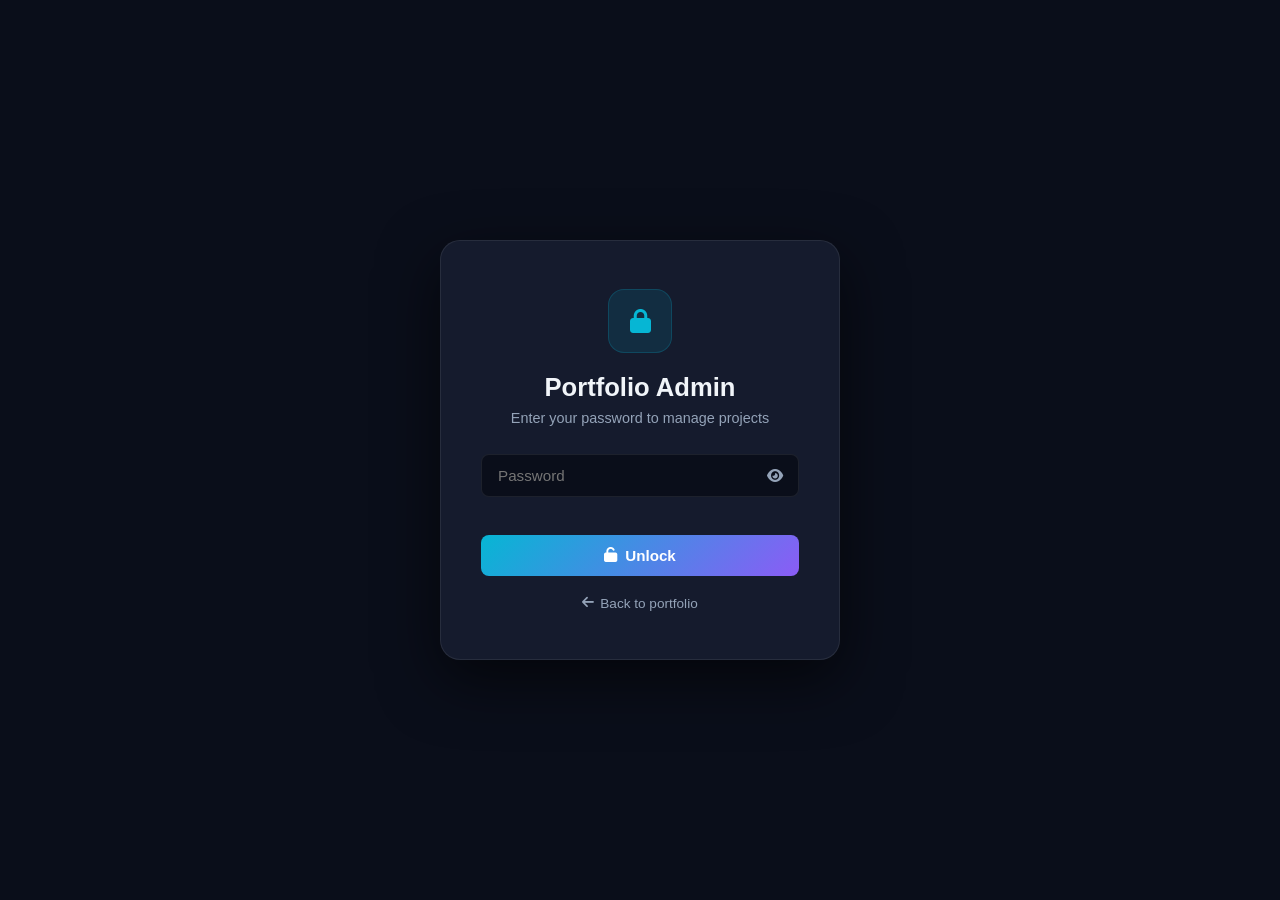
==== commit a11c9a53: "Portfolio_v3" ====
--- a/admin.html
+++ b/admin.html
@@ -1,263 +1,358 @@
 <!DOCTYPE html>
 <html lang="en">
 <head>
-  <meta charset="UTF-8" />
-  <meta name="viewport" content="width=device-width, initial-scale=1.0" />
-  <title>Admin – Portfolio Manager | Hasnae AHOUZI</title>
-  <link rel="icon" href="data:image/svg+xml,<svg xmlns='http://www.w3.org/2000/svg' viewBox='0 0 100 100'><text y='.9em' font-size='90'>⚙️</text></svg>" />
-  <link rel="preconnect" href="https://fonts.googleapis.com" />
-  <link rel="preconnect" href="https://fonts.gstatic.com" crossorigin />
-  <link href="https://fonts.googleapis.com/css2?family=Inter:wght@300;400;500;600;700&family=Space+Grotesk:wght@400;500;600;700&family=JetBrains+Mono:wght@400;500&display=swap" rel="stylesheet" />
-  <link rel="stylesheet" href="https://cdnjs.cloudflare.com/ajax/libs/font-awesome/6.5.0/css/all.min.css" />
-  <link rel="stylesheet" href="admin.css" />
+    <meta charset="UTF-8">
+    <meta name="viewport" content="width=device-width, initial-scale=1.0">
+    <title>Admin – Portfolio Manager | Hasnae Ahouzi</title>
+    <link rel="icon" type="image/x-icon" href="assets/img/favicon.ico">
+    <link rel="stylesheet" href="admin.css">
+    <link rel="stylesheet" href="https://cdnjs.cloudflare.com/ajax/libs/font-awesome/6.4.0/css/all.min.css">
 </head>
 <body>
-
-  <!-- Lock Screen -->
-  <div id="lock-screen">
-    <div class="lock-card">
-      <div class="lock-icon"><i class="fas fa-lock"></i></div>
-      <h2>Portfolio Admin</h2>
-      <p>Enter your password to manage projects</p>
-      <form id="login-form">
-        <div class="lock-input-wrap">
-          <input type="password" id="lock-password" placeholder="Password" autocomplete="current-password" />
-          <button type="button" id="toggle-pw" class="toggle-pw">
-            <i class="fas fa-eye"></i>
-          </button>
-        </div>
-        <div id="lock-error" class="lock-error"></div>
-        <button type="submit" class="btn-login">
-          <i class="fas fa-unlock"></i> Unlock
-        </button>
-      </form>
-      <a href="index.html" class="back-link"><i class="fas fa-arrow-left"></i> Back to portfolio</a>
-    </div>
-  </div>
-
-  <!-- Admin App (hidden until authenticated) -->
-  <div id="admin-app" style="display:none">
-
-    <!-- Header -->
-    <header class="admin-header">
-      <div class="admin-header-inner">
-        <div class="admin-brand">
-          <span class="brand-logo">HA<span>.</span></span>
-          <span class="brand-sub">Portfolio Admin</span>
-        </div>
-        <div class="admin-header-actions">
-          <button id="btn-export" class="btn-icon" title="Export JSON">
-            <i class="fas fa-file-export"></i> Export
-          </button>
-          <label class="btn-icon" title="Import JSON" for="import-file">
-            <i class="fas fa-file-import"></i> Import
-          </label>
-          <input type="file" id="import-file" accept=".json" style="display:none" />
-          <a href="index.html" class="btn-icon" title="View Portfolio">
-            <i class="fas fa-eye"></i> Portfolio
-          </a>
-          <button id="btn-logout" class="btn-icon btn-danger" title="Logout">
-            <i class="fas fa-sign-out-alt"></i>
-          </button>
-        </div>
-      </div>
-    </header>
-
-    <!-- Main -->
-    <main class="admin-main">
-
-      <!-- Stats bar -->
-      <div class="admin-stats">
-        <div class="a-stat">
-          <span class="a-stat-n" id="stat-total">0</span>
-          <span class="a-stat-l">Total Projects</span>
-        </div>
-        <div class="a-stat">
-          <span class="a-stat-n" id="stat-featured">0</span>
-          <span class="a-stat-l">Featured</span>
-        </div>
-        <div class="a-stat">
-          <span class="a-stat-n" id="stat-completed">0</span>
-          <span class="a-stat-l">Completed</span>
-        </div>
-        <div class="a-stat">
-          <span class="a-stat-n" id="stat-categories">0</span>
-          <span class="a-stat-l">Categories</span>
-        </div>
-      </div>
-
-      <!-- Toolbar -->
-      <div class="admin-toolbar">
-        <div class="toolbar-left">
-          <div class="search-wrap">
-            <i class="fas fa-search"></i>
-            <input type="text" id="search-input" placeholder="Search projects…" />
-          </div>
-          <select id="filter-category" class="admin-select">
-            <option value="all">All categories</option>
-            <option value="computer-vision">Computer Vision</option>
-            <option value="ai-ml">AI & ML</option>
-            <option value="embedded">Embedded</option>
-            <option value="web">Web Dev</option>
-            <option value="mobile">Mobile</option>
-            <option value="robotics">Robotics</option>
-            <option value="other">Other</option>
-          </select>
-        </div>
-        <button id="btn-add" class="btn-primary-a">
-          <i class="fas fa-plus"></i> Add Project
-        </button>
-      </div>
-
-      <!-- Projects table -->
-      <div class="admin-table-wrap">
-        <table class="admin-table" id="projects-table">
-          <thead>
-            <tr>
-              <th>Icon</th>
-              <th>Title &amp; Subtitle</th>
-              <th>Category</th>
-              <th>Tags</th>
-              <th>Date</th>
-              <th>Status</th>
-              <th>Featured</th>
-              <th>Actions</th>
-            </tr>
-          </thead>
-          <tbody id="table-body"></tbody>
-        </table>
-        <div id="table-empty" class="table-empty" style="display:none">
-          <i class="fas fa-folder-open"></i>
-          <p>No projects found. Add one!</p>
-        </div>
-      </div>
-
-    </main>
-  </div>
-
-  <!-- ══════════ PROJECT MODAL ══════════ -->
-  <div id="project-modal" class="modal-overlay" style="display:none">
-    <div class="modal">
-      <div class="modal-header">
-        <h3 id="modal-title">Add Project</h3>
-        <button class="modal-close" id="modal-close"><i class="fas fa-times"></i></button>
-      </div>
-
-      <form id="project-form" class="modal-form" novalidate>
-        <input type="hidden" id="f-id" />
-
-        <div class="modal-grid">
-          <!-- Left column -->
-          <div class="modal-col">
-            <div class="f-group">
-              <label for="f-title">Title *</label>
-              <input type="text" id="f-title" placeholder="Trash Detector Robot" required />
-            </div>
-            <div class="f-group">
-              <label for="f-subtitle">Subtitle *</label>
-              <input type="text" id="f-subtitle" placeholder="Real-time Waste Detection" required />
-            </div>
-            <div class="f-group">
-              <label for="f-description">Description *</label>
-              <textarea id="f-description" rows="4" placeholder="Describe the project…" required></textarea>
-            </div>
-            <div class="f-group">
-              <label for="f-tags">Tags <span class="f-hint">(comma-separated)</span></label>
-              <input type="text" id="f-tags" placeholder="Python, OpenCV, YOLOv8" />
-            </div>
-          </div>
-
-          <!-- Right column -->
-          <div class="modal-col">
-            <div class="f-row">
-              <div class="f-group">
-                <label for="f-category">Category *</label>
-                <select id="f-category" required>
-                  <option value="">Select…</option>
-                  <option value="computer-vision">Computer Vision</option>
-                  <option value="ai-ml">AI & ML</option>
-                  <option value="embedded">Embedded</option>
-                  <option value="web">Web Dev</option>
-                  <option value="robotics">Robotics</option>
-                  <option value="other">Other</option>
-                </select>
-              </div>
-              <div class="f-group">
-                <label for="f-date">Year</label>
-                <input type="text" id="f-date" placeholder="2024" maxlength="4" />
-              </div>
-            </div>
-
-            <div class="f-group">
-              <label for="f-icon">Emoji Icon</label>
-              <input type="text" id="f-icon" placeholder="🤖" maxlength="4" />
-            </div>
-            <div class="f-group">
-              <label for="f-image">Image URL <span class="f-hint">(optional)</span></label>
-              <input type="url" id="f-image" placeholder="https://…/image.jpg" />
-            </div>
-            <div class="f-group">
-              <label for="f-github">GitHub URL</label>
-              <input type="url" id="f-github" placeholder="https://github.com/…" />
-            </div>
-            <div class="f-group">
-              <label for="f-demo">Demo URL</label>
-              <input type="url" id="f-demo" placeholder="https://…" />
-            </div>
-
-            <div class="f-row">
-              <div class="f-group">
-                <label for="f-status">Status</label>
-                <select id="f-status">
-                  <option value="completed">Completed</option>
-                  <option value="in-progress">In Progress</option>
-                  <option value="planned">Planned</option>
-                </select>
-              </div>
-              <div class="f-group f-check">
-                <label class="checkbox-label">
-                  <input type="checkbox" id="f-featured" />
-                  <span class="checkmark"></span>
-                  Featured
-                </label>
-              </div>
-            </div>
-          </div>
-        </div>
-
-        <div id="modal-error" class="modal-error" style="display:none"></div>
-
-        <div class="modal-actions">
-          <button type="button" class="btn-cancel" id="btn-cancel">Cancel</button>
-          <button type="submit" class="btn-save" id="btn-save">
-            <i class="fas fa-save"></i> Save Project
-          </button>
-        </div>
-      </form>
-    </div>
-  </div>
-
-  <!-- Confirm delete modal -->
-  <div id="confirm-modal" class="modal-overlay" style="display:none">
-    <div class="modal modal-sm">
-      <div class="modal-header">
-        <h3>Delete Project</h3>
-        <button class="modal-close" id="confirm-close"><i class="fas fa-times"></i></button>
-      </div>
-      <div class="modal-body">
-        <div class="confirm-icon"><i class="fas fa-exclamation-triangle"></i></div>
-        <p>Are you sure you want to delete <strong id="confirm-name"></strong>?<br>This action cannot be undone.</p>
-      </div>
-      <div class="modal-actions">
-        <button class="btn-cancel" id="confirm-cancel">Cancel</button>
-        <button class="btn-delete" id="confirm-delete"><i class="fas fa-trash"></i> Delete</button>
-      </div>
-    </div>
-  </div>
-
-  <!-- Toast notification -->
-  <div id="toast" class="toast" style="display:none"></div>
-
-  <script src="admin.js"></script>
+    <!-- Lock Screen -->
+    <div id="lock-screen">
+        <div class="lock-card">
+            <div class="lock-icon"><i class="fas fa-lock"></i></div>
+            <h2>Portfolio Admin</h2>
+            <p>Enter your password to manage projects</p>
+            <form id="login-form">
+                <div class="lock-input-wrap">
+                    <input type="password" id="lock-password" placeholder="Password" required>
+                    <button type="button" class="toggle-pw" id="toggle-pw"><i class="fas fa-eye"></i></button>
+                </div>
+                <div class="lock-error" id="lock-error"></div>
+                <button type="submit" class="btn-login">
+                    <i class="fas fa-unlock"></i> Unlock
+                </button>
+            </form>
+            <a href="index.html" class="back-link">
+                <i class="fas fa-arrow-left"></i> Back to portfolio
+            </a>
+        </div>
+    </div>
+
+    <!-- Admin App -->
+    <div id="admin-app" style="display:none">
+        <header class="admin-header">
+            <div class="admin-header-inner">
+                <div class="admin-brand">
+                    <div class="brand-logo">HA<span>.</span>Portfolio Admin</div>
+                </div>
+                <div class="admin-header-actions">
+                    <button class="btn-icon" id="btn-certificates">
+                        <i class="fas fa-certificate"></i>
+                        <span>Certificates</span>
+                    </button>
+                    <button class="btn-icon" id="btn-export">
+                        <i class="fas fa-download"></i>
+                        <span>Export</span>
+                    </button>
+                    <label class="btn-icon">
+                        <i class="fas fa-upload"></i>
+                        <span>Import</span>
+                        <input type="file" id="import-file" accept=".json" style="display:none">
+                    </label>
+                    <button class="btn-icon btn-danger" id="btn-logout">
+                        <i class="fas fa-sign-out-alt"></i>
+                        <span>Logout</span>
+                    </button>
+                </div>
+            </div>
+        </header>
+
+        <main class="admin-main">
+            <div class="admin-stats">
+                <div class="a-stat">
+                    <span class="a-stat-n" id="stat-total">0</span>
+                    <span class="a-stat-l">Total Projects</span>
+                </div>
+                <div class="a-stat">
+                    <span class="a-stat-n" id="stat-featured">0</span>
+                    <span class="a-stat-l">Featured</span>
+                </div>
+                <div class="a-stat">
+                    <span class="a-stat-n" id="stat-completed">0</span>
+                    <span class="a-stat-l">Completed</span>
+                </div>
+                <div class="a-stat">
+                    <span class="a-stat-n" id="stat-categories">0</span>
+                    <span class="a-stat-l">Categories</span>
+                </div>
+            </div>
+
+            <div class="admin-toolbar">
+                <div class="toolbar-left">
+                    <div class="search-wrap">
+                        <i class="fas fa-search"></i>
+                        <input type="text" id="search-input" placeholder="Search projects...">
+                    </div>
+                    <select class="admin-select" id="filter-category">
+                        <option value="all">All categories</option>
+                        <option value="computer-vision">Computer Vision</option>
+                        <option value="ai-ml">AI & ML</option>
+                        <option value="embedded">Embedded</option>
+                        <option value="web">Web Dev</option>
+                        <option value="mobile">Mobile</option>
+                        <option value="robotics">Robotics</option>
+                        <option value="other">Other</option>
+                    </select>
+                </div>
+                <button class="btn-primary-a" id="btn-add">
+                    <i class="fas fa-plus"></i> Add Project
+                </button>
+            </div>
+
+            <div class="admin-table-wrap">
+                <table class="admin-table" id="projects-table">
+                    <thead>
+                        <tr>
+                            <th>Icon</th>
+                            <th>Title & Subtitle</th>
+                            <th>Category</th>
+                            <th>Tags</th>
+                            <th>Date</th>
+                            <th>Status</th>
+                            <th>Featured</th>
+                            <th>Actions</th>
+                        </tr>
+                    </thead>
+                    <tbody id="table-body"></tbody>
+                </table>
+                <div class="table-empty" id="table-empty">
+                    <i class="fas fa-folder-open"></i>
+                    <p>No projects found. Add one!</p>
+                </div>
+            </div>
+        </main>
+    </div>
+
+    <!-- Add/Edit Project Modal -->
+    <div class="modal-overlay" id="project-modal" style="display:none">
+        <div class="modal">
+            <div class="modal-header">
+                <h3 id="modal-title">Add Project</h3>
+                <button class="modal-close" id="modal-close">
+                    <i class="fas fa-times"></i>
+                </button>
+            </div>
+            <form class="modal-form" id="project-form">
+                <input type="hidden" id="f-id">
+                <div class="modal-grid">
+                    <div class="modal-col">
+                        <div class="f-group">
+                            <label>Title *</label>
+                            <input type="text" id="f-title" required>
+                        </div>
+                        <div class="f-group">
+                            <label>Subtitle *</label>
+                            <input type="text" id="f-subtitle" required>
+                        </div>
+                        <div class="f-group">
+                            <label>Description *</label>
+                            <textarea id="f-description" rows="4" required></textarea>
+                        </div>
+                        <div class="f-group">
+                            <label>Tags (comma-separated)</label>
+                            <input type="text" id="f-tags" placeholder="Python, YOLOv8, OpenCV">
+                        </div>
+                        <div class="f-row">
+                            <div class="f-group">
+                                <label>Category *</label>
+                                <select id="f-category" required>
+                                    <option value="">Select…</option>
+                                    <option value="computer-vision">Computer Vision</option>
+                                    <option value="ai-ml">AI & ML</option>
+                                    <option value="embedded">Embedded</option>
+                                    <option value="web">Web Dev</option>
+                                    <option value="mobile">Mobile</option>
+                                    <option value="robotics">Robotics</option>
+                                    <option value="other">Other</option>
+                                </select>
+                            </div>
+                            <div class="f-group">
+                                <label>Year</label>
+                                <input type="text" id="f-date" placeholder="2024">
+                            </div>
+                        </div>
+                    </div>
+                    <div class="modal-col">
+                        <div class="f-row">
+                            <div class="f-group">
+                                <label>Emoji Icon</label>
+                                <input type="text" id="f-icon" placeholder="🤖">
+                            </div>
+                            <div class="f-group">
+                                <label>Image URL (optional)</label>
+                                <input type="text" id="f-image" placeholder="assets/img/...">
+                            </div>
+                        </div>
+                        <div class="f-group">
+                            <label>GitHub URL</label>
+                            <input type="url" id="f-github" placeholder="https://github.com/...">
+                        </div>
+                        <div class="f-group">
+                            <label>Demo URL</label>
+                            <input type="url" id="f-demo" placeholder="https://...">
+                        </div>
+                        <div class="f-row">
+                            <div class="f-group">
+                                <label>Status</label>
+                                <select id="f-status">
+                                    <option value="completed">Completed</option>
+                                    <option value="in-progress">In Progress</option>
+                                    <option value="planned">Planned</option>
+                                </select>
+                            </div>
+                            <div class="f-group f-check">
+                                <label class="checkbox-label">
+                                    <input type="checkbox" id="f-featured">
+                                    <span class="checkmark"></span>
+                                    Featured
+                                </label>
+                            </div>
+                        </div>
+                    </div>
+                </div>
+                <div class="modal-error" id="modal-error" style="display:none"></div>
+                <div class="modal-actions">
+                    <button type="button" class="btn-cancel" id="btn-cancel">Cancel</button>
+                    <button type="submit" class="btn-save">
+                        <i class="fas fa-save"></i> Save Project
+                    </button>
+                </div>
+            </form>
+        </div>
+    </div>
+
+    <!-- Delete Confirmation Modal -->
+    <div class="modal-overlay" id="confirm-modal" style="display:none">
+        <div class="modal modal-sm">
+            <div class="modal-body">
+                <i class="fas fa-exclamation-triangle confirm-icon"></i>
+                <h3>Delete Project</h3>
+                <p>Are you sure you want to delete <strong id="confirm-name"></strong>? This action cannot be undone.</p>
+                <div class="modal-actions">
+                    <button class="btn-cancel" id="confirm-cancel">Cancel</button>
+                    <button class="btn-delete" id="confirm-delete">
+                        <i class="fas fa-trash"></i> Delete
+                    </button>
+                </div>
+            </div>
+        </div>
+    </div>
+
+    <!-- Certificates Modal -->
+    <div class="modal-overlay" id="certificates-modal" style="display:none">
+        <div class="modal">
+            <div class="modal-header">
+                <h3><i class="fas fa-certificate"></i> Manage Certificates</h3>
+                <button class="modal-close" onclick="closeModal('certificates-modal')">
+                    <i class="fas fa-times"></i>
+                </button>
+            </div>
+            <div class="modal-form">
+                <div class="admin-toolbar">
+                    <div class="toolbar-left">
+                        <button class="btn-primary-a" onclick="openAddCertificate()">
+                            <i class="fas fa-plus"></i> Add Certificate
+                        </button>
+                    </div>
+                </div>
+                <div class="admin-table-wrap">
+                    <table class="admin-table" id="certificates-table">
+                        <thead>
+                            <tr>
+                                <th>Image</th>
+                                <th>Title</th>
+                                <th>Issuer</th>
+                                <th>Date</th>
+                                <th>Category</th>
+                                <th>Actions</th>
+                            </tr>
+                        </thead>
+                        <tbody id="certificates-body"></tbody>
+                    </table>
+                    <div class="table-empty" id="certificates-empty" style="display:none">
+                        <i class="fas fa-certificate"></i>
+                        <p>No certificates yet. Add your first one!</p>
+                    </div>
+                </div>
+            </div>
+        </div>
+    </div>
+
+    <!-- Add/Edit Certificate Modal -->
+    <div class="modal-overlay" id="certificate-form-modal" style="display:none">
+        <div class="modal modal-sm">
+            <div class="modal-header">
+                <h3 id="certificate-modal-title">Add Certificate</h3>
+                <button class="modal-close" onclick="closeModal('certificate-form-modal')">
+                    <i class="fas fa-times"></i>
+                </button>
+            </div>
+            <form class="modal-form" id="certificate-form" onsubmit="saveCertificate(event)">
+                <div class="f-group">
+                    <label>Certificate Title *</label>
+                    <input type="text" id="cert-title" required placeholder="e.g., Web Developer Bootcamp">
+                </div>
+                <div class="f-group">
+                    <label>Issuer/Organization *</label>
+                    <input type="text" id="cert-issuer" required placeholder="e.g., Simplon.co, OFPPT">
+                </div>
+                <div class="f-row">
+                    <div class="f-group">
+                        <label>Date *</label>
+                        <input type="text" id="cert-date" required placeholder="e.g., 2022, Jul 2023">
+                    </div>
+                    <div class="f-group">
+                        <label>Category</label>
+                        <select id="cert-category">
+                            <option value="education">Education</option>
+                            <option value="training">Training</option>
+                            <option value="competition">Competition</option>
+                            <option value="certification">Certification</option>
+                        </select>
+                    </div>
+                </div>
+                <div class="f-group">
+                    <label>Image Path *</label>
+                    <input type="text" id="cert-image" required placeholder="assets/img/certificates/your-image.jpg">
+                    <small class="f-hint">Path to your certificate image</small>
+                </div>
+                <div class="f-group">
+                    <label>Credential URL (optional)</label>
+                    <input type="url" id="cert-url" placeholder="https://...">
+                </div>
+                <div class="modal-actions">
+                    <button type="button" class="btn-cancel" onclick="closeModal('certificate-form-modal')">Cancel</button>
+                    <button type="submit" class="btn-save">
+                        <i class="fas fa-save"></i> Save Certificate
+                    </button>
+                </div>
+            </form>
+        </div>
+    </div>
+
+    <!-- Delete Certificate Confirmation -->
+    <div class="modal-overlay" id="cert-delete-modal" style="display:none">
+        <div class="modal modal-sm">
+            <div class="modal-body">
+                <i class="fas fa-exclamation-triangle confirm-icon"></i>
+                <h3>Delete Certificate</h3>
+                <p>Are you sure you want to delete <strong id="cert-delete-name"></strong>? This action cannot be undone.</p>
+                <div class="modal-actions">
+                    <button class="btn-cancel" onclick="closeModal('cert-delete-modal')">Cancel</button>
+                    <button class="btn-delete" onclick="confirmDeleteCertificate()">
+                        <i class="fas fa-trash"></i> Delete
+                    </button>
+                </div>
+            </div>
+        </div>
+    </div>
+
+    <!-- Toast Notification -->
+    <div id="toast" class="toast" style="display:none"></div>
+
+    <script src="admin.js"></script>
 </body>
-</html>
+</html>
